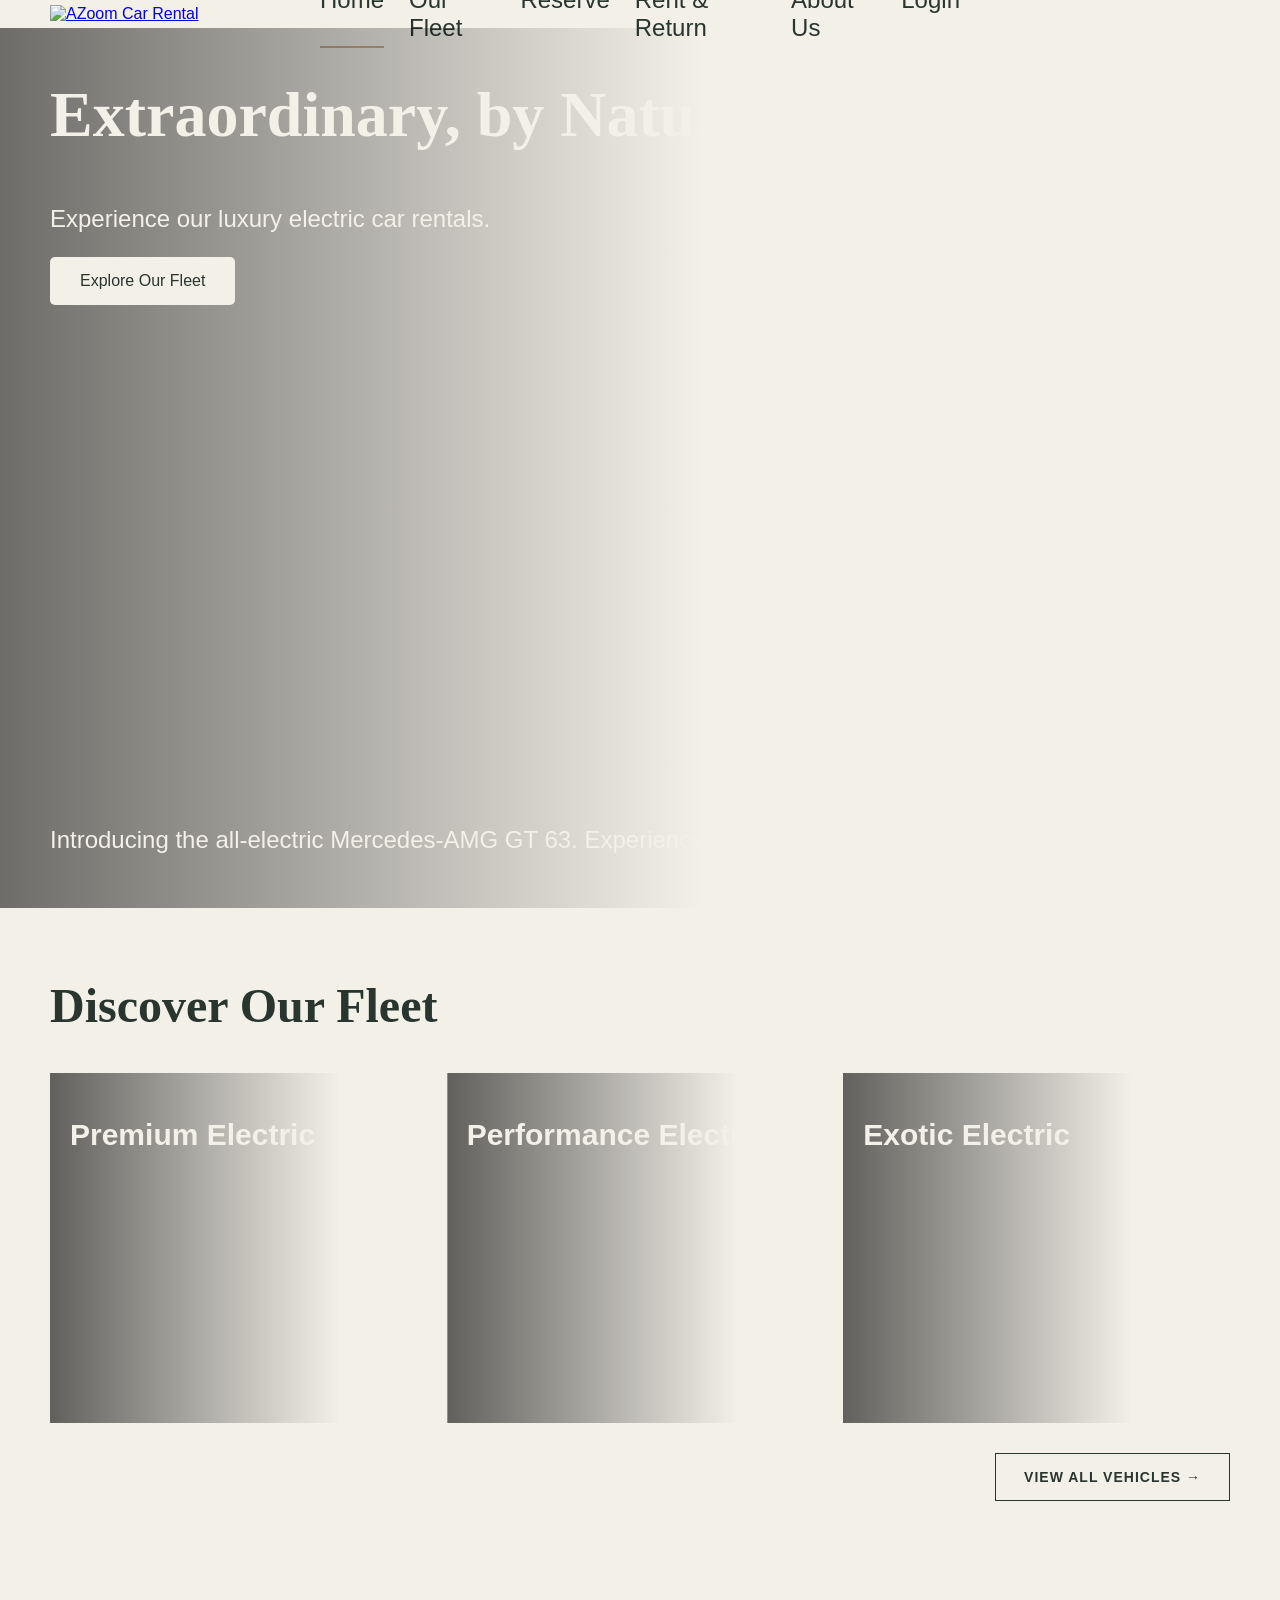
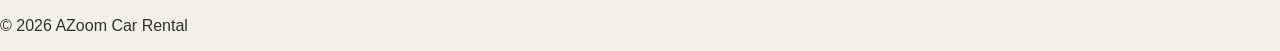
==== index.html @ 23547b0e "Add files via upload Full website" ====
<!DOCTYPE html>
<html lang="en">

<head>
    <meta charset="UTF-8">
    <meta name="viewport"
          content="width=device-width, initial-scale=1.0">

    <title>AZoom Car Rental</title>

    <link rel="stylesheet" href="style.css">
    <script src="jscript.js" defer></script>
</head>



<body>

    <header>
        <a href="index.html">
            <img src="images/azoom-logo.png" alt="AZoom Car Rental" class="logo">
        </a>

        <nav>
            <a href="index.html" class="active">Home</a>
            <a href="fleet.html">Our Fleet</a>
            <a href="reserve.html">Reserve</a>
            <a href="rent-return.html">Rent & Return</a>
            <a href="about.html">About Us</a>
            <a href="#" id="login-link">Login</a>
            <a href="#" id="logout-link">Logout</a>
            

        </nav>
    </header>

    <main>

        <section class="hero">
            <h1>Extraordinary, by Nature.</h1>
            <p>Experience our luxury electric car rentals.</p>
            <p class="hero-announcement">
            Introducing the all-electric Mercedes-AMG GT 63.
            Experience the newest arrival to our luxury rental collection.
            </p>
            

            <a href="fleet.html">Explore Our Fleet</a>
        </section>

        <section class="fleet">
            <h2>Discover Our Fleet</h2>
        

            <div class="fleet-cards">
                <article class="car-card premium-card">
                    <h3>Premium Electric</h3>
                </article>
                <article class="car-card performance-card">
                    <h3>Performance Electric</h3>
                </article>
                <article class="car-card exotic-card">
                    <h3>Exotic Electric</h3>
                </article>
            </div>
            <div class="fleet-bottom">

                <p>
                    
                </p>

                <a href="fleet.html" class="fleet-view-btn">
                    VIEW ALL VEHICLES &rarr;
                </a>

            </div>
        </section>

    </main>

    

    <footer>
        <p>&copy; 2026 AZoom Car Rental</p>
    </footer>

    <div id="login-modal">

    <div class="login-box">
        <button type="button" id="close-login">&times;</button>
        <h2>Welcome back zoomer! </h2>
        <p>Please sign in to your AZoom account.</p>

        <form id="login-form">
            <input type="email" placeholder="Email Address" required>
            <input type="password" placeholder="Password" required>

            <button type="submit">Login</button>
            
        </form>
    </div>

</div>
</body>


</html>
---- style.css ----
:root {
    --ivory: #F3F0E8;
    --forest: #28362F;
    --oak: #C9AD87;
    --sage: #687C6A;
    --white: #FFFFFF;
}

header {
    display: flex;
    justify-content: space-between;
    align-items: center;
    position: relative;
    padding: 5px 50px;
    background-color: var(--ivory);
}

header nav {
    position: absolute;
    left: 50%;
    transform: translateX(-50%);
}

.logo {
    width: 180px;
    height: 80px;
}

body {
    margin: 0;
    background-color: var(--ivory);
    color: var(--forest);
    font-family: Arial, sans-serif;
}

nav {
    display: flex;
    gap: 25px;
}

nav a {
    color: var(--forest);
    text-decoration: none;
    font-size: 24px;
    position: relative;
}

/* Underline animation */
nav a::after {
    content: "";
    position: absolute;
    bottom: -6px;
    left: 0;

    width: 0;
    height: 2px;

    background-color: var(--oak);
    transition: width 0.3s ease;
}


nav a:hover {
    color: var(--sage);
}

nav a:hover::after {
    width: 100%;
}

/* page underline */
nav a.active::after {
    width: 100%;
}



.hero h1 {
    font-size: 64px;
    font-family: Georgia, serif;
    margin-top: 0;
}

.hero {
    background-image:
    linear-gradient(to right, rgba(0, 0, 0, 0.55), transparent 55%),
    url("images/Emerald AMG at Sunset Fjord.png");
    min-height: 680px;
    background-size: cover;
    padding: 50px 50px 150px;
    background-position: 50% center;
    color: var(--ivory);
}

.hero a {
    display: inline-block;
    background-color: var(--ivory);
    color: var(--forest);
    text-decoration: none;
    padding: 15px 30px;
    border-radius: 5px;
}

.hero a:hover {
    background-color: var(--oak);
}

.hero p {
    font-size: 24px;
}

.fleet {
    padding: 30px 50px 70px;
}

.fleet h2 {
    font-size: 48px;
    font-family: Georgia, serif;
}

.fleet-cards {
    display: flex;
    gap: 10px;
}

.car-card img {
    width: 100%;
    height: 100%;
    object-fit: cover;
    object-position: center bottom;
}

.car-card {
    width: 33.33%;
    height: 350px;
    overflow: hidden;
    position: relative;
}

.premium-card {
    background-image:
        linear-gradient(to right, rgba(0, 0, 0, 0.6), transparent 75%),
        url("images/zeekr-001.png");
    background-size: cover;
    background-position: center;
}

.performance-card{
    background-image:
        linear-gradient(to right, rgba(0, 0, 0, 0.6), transparent 75%),
        url("Images/Audi e-tron GT at Sunset.png");
    background-size: cover;
    background-position: center;
}

.exotic-card {
    background-image:
        linear-gradient(to right, rgba(0, 0, 0, 0.6), transparent 75%),
        url("Images/pininfarina battista.png");
    background-size: cover;
    background-position: center;
}

.hero {
    position: relative;
}

.hero-announcement {
    position: absolute;
    bottom: 30px;
    left: 50px;
}


.car-card h3 {
    position: absolute;
    top: 15px;
    left: 20px;
    color: var(--ivory);
    font-size: 30px;
    z-index: 1;
}

/* Zeekr 001 */
#premium .vehicle-image {
    height: 420px;
}

#premium .vehicle-image img {
    width: 100%;
    height: 100%;
    object-fit: cover;
    object-position: center 65%;
}

/* Audi e-tron GT */
#performance .vehicle-image {
    height: 420px;
}

#performance .vehicle-image img {
    object-fit: cover;
    object-position: center bottom;
}

#login-modal {
    display: none;
    position: fixed;
    inset: 0;
    background-color: rgba(0, 0, 0, 0.6);
    z-index: 1000;

    justify-content: center;
    align-items: center;
}

.login-box {
    background-color: var(--ivory);
    color: var(--forest);

    padding: 45px;
    width: 400px;
    max-width: 90%;

    border-radius: 8px;
    position: relative;

    box-shadow: 0 20px 60px rgba(0, 0, 0, 0.3);
}

#logout-link {
    display: none;
}

#close-login {
    position: absolute;
    top: 15px;
    right: 20px;

    background: none;
    border: none;

    font-size: 28px;
    color: var(--forest);
    cursor: pointer;
}

#close-login:hover {
    color: var(--sage);
}

#login-form {
    display: flex;
    flex-direction: column;
    gap: 15px;
}

#login-form input {
    padding: 12px;
    font-size: 16px;

    color: var(--forest);
    background-color: var(--white);

    border: 1px solid var(--oak);
    border-radius: 4px;
}

#login-form input::placeholder {
    color: var(--sage);
}

#login-form button {
    padding: 12px;

    background-color: var(--forest);
    color: var(--white);

    border: none;
    border-radius: 4px;

    font-size: 16px;
    font-weight: bold;

    cursor: pointer;
    transition: background-color 0.3s ease;
}

#login-form button:hover {
    background-color: var(--sage);
}


.fleet-page {
    padding: 10px 50px;
}

.fleet-page h1 {
    font-family: Georgia, serif;
    font-size: 56px;
    margin-bottom: 10px;
}

.fleet-page > p {
    font-size: 20px;
    color: var(--sage);
}


.fleet-bottom {
    display: flex;
    justify-content: space-between;
    align-items: center;
    padding: 30px 0;
}

.fleet-bottom p {
    max-width: 500px;
    font-size: 16px;
    line-height: 1.6;
    color: var(--sage);
    margin: 0;
}

.fleet-view-btn {
    display: inline-block;
    padding: 15px 28px;
    border: 1px solid var(--forest);
    color: var(--forest);
    text-decoration: none;
    font-size: 14px;
    font-weight: bold;
    letter-spacing: 1px;
    white-space: nowrap;
    transition: 0.3s ease;
}

.fleet-view-btn:hover {
    background-color: var(--forest);
    color: var(--ivory);
}

.fleet-nav {
    display: flex;
    gap: 30px;
    margin-top: 40px;
    margin-bottom: 60px;
    border-bottom: 1px solid var(--oak);
    padding-bottom: 20px;
}

.fleet-nav a {
    font-size: 16px;
    color: var(--forest);
    text-decoration: none;

    padding: 14px 24px;
    border: 1px solid var(--oak);
    border-radius: 4px;

    transition: 0.2s;
}

.fleet-nav a:hover {
    background-color: var(--forest);
    color: var(--ivory);
    border-color: var(--forest);
}

.vehicle-card {
    display: flex;
    background-color: var(--white);
    border-radius: 8px;
    overflow: hidden;
    margin-top: 30px;
}

.vehicle-image {
    width: 50%;
    height: 500px;
    background-color: var(--white);
    flex-shrink: 0;
    display: flex;
    justify-content: center;
    align-items: center;
}

.vehicle-image img {
    width: 100%;
    height: auto;
    display: block;
}


.vehicle-info {
    width: 50%;
    padding: 40px;
    display: flex;
    flex-direction: column;
    justify-content: center;
    box-sizing: border-box;
    gap: 15px;
}

.vehicle-info h3 {
    font-family: Georgia, serif;
    font-size: 36px;
    color: var(--forest);
    margin: 0;
}

.vehicle-info p {
    font-size: 18px;
    color: var(--sage);
    margin: 0;
}

.vehicle-info a {
    display: inline-block;
    align-self: flex-start;
    background-color: var(--forest);
    color: var(--ivory);
    text-decoration: none;
    padding: 14px 28px;
    border-radius: 4px;
}

.vehicle-info a:hover {
    background-color: var(--sage);
}


.fleet-intro {
    background-color: var(--forest);
    color: var(--ivory);
    padding: 25px 50px;
    border-radius: 0;
    margin-bottom: 50px;

    margin-left: -50px;
    margin-right: -50px;
}

.fleet-intro > p {
    color: var(--oak);
}

.fleet-intro .fleet-nav {
    border-bottom: none;
    margin-bottom: 0;
    padding-bottom: 0;
}

.fleet-intro .fleet-nav a {
    color: var(--ivory);
    border-color: var(--oak);
}

.fleet-intro .fleet-nav a:hover {
    background-color: var(--oak);
    color: var(--forest);
}

.battista-image {
    height: 400px;
}

.fleet-category {
    display: none;
}

.fleet-category.active {
    display: block;
}

/* Reservation Page */

.reserve-page {
    padding: 60px 50px;
    max-width: 1100px;
    margin: 0 auto;
}

.reserve-page h1 {
    font-family: Georgia, serif;
    font-size: 56px;
    color: var(--forest);
    margin-bottom: 10px;
}

.reserve-page > p {
    font-size: 20px;
    color: var(--sage);
    margin-bottom: 40px;
}

/* Reservation Form */

#reservation-form {
    display: grid;
    grid-template-columns: 1fr 1fr;
    gap: 30px;
}

.form-group {
    display: flex;
    flex-direction: column;
    gap: 10px;
}

.form-group label {
    font-size: 16px;
    font-weight: bold;
    color: var(--forest);
}

.form-group input,
.form-group select {
    padding: 15px;
    font-size: 16px;
    border: 1px solid var(--oak);
    border-radius: 4px;
    background-color: var(--white);
    color: var(--forest);
}

/* Reservation Button */

.reserve-btn {
    grid-column: 1 / -1;
    background-color: var(--forest);
    color: var(--ivory);
    padding: 18px;
    border: none;
    border-radius: 4px;
    font-size: 16px;
    cursor: pointer;
    transition: 0.3s;
}

.reserve-btn:hover {
    background-color: var(--sage);
}

.vehicle-preview {
    display: none;
    grid-column: 1 / -1;
    text-align: center;
}

.vehicle-preview img {
    width: 100%;
    max-width: 600px;
    height: 300px;
    object-fit: cover;
    border-radius: 8px;
}

.success-message {
    position: fixed;
    top: 100px;
    right: 30px;
    background-color: var(--forest);
    color: var(--ivory);
    padding: 18px 28px;
    border-left: 4px solid var(--oak);
    border-radius: 6px;
    font-size: 16px;
    box-shadow: 0 5px 20px rgba(0, 0, 0, 0.2);
    z-index: 9999;
}


.payment-page {
    max-width: 1100px;
    margin: 0 auto;
    padding: 60px 50px;
}

.payment-page h1 {
    font-family: Georgia, serif;
    font-size: 50px;
    color: var(--forest);
    margin-bottom: 10px;
}

.payment-page > p {
    font-size: 20px;
    color: var(--sage);
    margin-bottom: 40px;
}

.payment-container {
    display: grid;
    grid-template-columns: 1fr 1fr;
    gap: 40px;
    align-items: start;
}

.booking-summary,
#payment-form {
    background-color: var(--white);
    padding: 30px;
    border: 1px solid var(--oak);
    border-radius: 8px;
}

.booking-summary h2,
#payment-form h2 {
    color: var(--forest);
    margin-bottom: 25px;
}

.booking-summary p {
    margin-bottom: 18px;
    color: var(--forest);
}

#payment-form {
    display: flex;
    flex-direction: column;
    gap: 20px;
}

#payment-form .reserve-btn {
    width: 100%;
}

.demo-payment-note {
    font-size: 13px;
    color: var(--sage);
}

@media (max-width: 768px) {
    .payment-container {
        grid-template-columns: 1fr;
    }

    .payment-page {
        padding: 40px 20px;
    }
}

/* Booking Confirmation Page */

.confirmation-page {
    display: flex;
    justify-content: center;
    align-items: center;
    min-height: 75vh;
    padding: 60px 20px;
}

.confirmation-box {
    background-color: var(--white);
    border: 1px solid var(--oak);
    border-radius: 10px;
    padding: 50px;
    max-width: 650px;
    width: 100%;
    text-align: center;
}

.confirmation-icon {
    background-color: var(--forest);
    color: var(--ivory);
    width: 70px;
    height: 70px;
    border-radius: 50%;
    display: flex;
    justify-content: center;
    align-items: center;
    font-size: 35px;
    margin: 0 auto 25px;
}

.confirmation-box h1 {
    font-family: Georgia, serif;
    font-size: 42px;
    color: var(--forest);
    margin-bottom: 20px;
}

.confirmation-box h2 {
    color: var(--forest);
    margin: 30px 0 20px;
}

.confirmation-box p {
    color: var(--sage);
    margin-bottom: 12px;
}

.confirmation-btn {
    display: inline-block;
    margin-top: 30px;
    padding: 15px 30px;
    background-color: var(--forest);
    color: var(--ivory);
    text-decoration: none;
    border-radius: 5px;
}

.confirmation-btn:hover {
    background-color: var(--sage);
}

/*rent &return */


/* Rent & Return Page */

.return-page {
    max-width: 1000px;
    margin: 0 auto;
    padding: 60px 50px;
}

.return-page h1 {
    font-family: Georgia, serif;
    font-size: 52px;
    color: var(--forest);
    margin-bottom: 10px;
}

.return-page > p {
    font-size: 20px;
    color: var(--sage);
    margin-bottom: 40px;
}

.return-container {
    background-color: var(--white);
    border: 1px solid var(--oak);
    border-radius: 8px;
    padding: 40px;
}

.return-container h2 {
    color: var(--forest);
    margin-bottom: 20px;
}

.return-container p {
    color: var(--sage);
    margin-bottom: 20px;
}

#find-booking-form {
    display: flex;
    flex-direction: column;
    gap: 20px;
}

#return-details {
    margin-top: 40px;
    border-top: 1px solid var(--oak);
    padding-top: 30px;
}

#return-form {
    display: flex;
    flex-direction: column;
    gap: 20px;
}

#return-form label {
    color: var(--forest);
    font-size: 16px;
}

#return-form input {
    margin-right: 10px;
    accent-color: var(--forest);
}

#booking-error {
    color: #b42318;
    margin-top: 15px;
}

#return-success {
    margin-top: 30px;
    padding: 25px;
    background-color: var(--ivory);
    border-left: 4px solid var(--sage);
}

@media (max-width: 768px) {
    .return-page {
        padding: 40px 20px;
    }

    .return-container {
        padding: 25px;
    }
}

/* Rental Price */

.rental-price {
    grid-column: 1 / -1;
    background-color: var(--white);
    border: 1px solid var(--oak);
    border-radius: 8px;
    padding: 25px;
}

.rental-price h2 {
    color: var(--forest);
    margin-bottom: 15px;
}

.rental-price p {
    color: var(--sage);
    margin-bottom: 10px;
}

.rental-price h3 {
    color: var(--forest);
    font-size: 24px;
    margin-top: 15px;
}

/* Payment Page Price Summary */

.payment-price {
    margin-top: 25px;
    padding-top: 20px;
    border-top: 1px solid var(--oak);
}

.payment-price h3 {
    color: var(--forest);
    margin-bottom: 15px;
}

.payment-price p {
    color: var(--sage);
    margin-bottom: 12px;
}

.payment-price h2 {
    color: var(--forest);
    font-size: 26px;
    margin-top: 20px;
}

/* Confirmation Page Rental Price */

.confirmation-price {
    margin-top: 25px;
    padding-top: 20px;
    border-top: 1px solid var(--oak);
}

.confirmation-price h2 {
    color: var(--forest);
    font-size: 22px;
    margin-bottom: 15px;
}

.confirmation-price h3 {
    color: var(--forest);
    font-size: 32px;
    font-weight: bold;
}


/* Return Success Notification */

.return-notification {
    position: fixed;
    top: 25px;
    right: 25px;
    background-color: var(--forest);
    color: var(--ivory);
    padding: 18px 25px;
    border-left: 5px solid var(--oak);
    border-radius: 10px;
    box-shadow: 0 8px 25px rgba(0, 0, 0, 0.2);
    font-size: 16px;
    font-weight: 500;
    z-index: 9999;
    animation: slideIn 0.4s ease;
}

@keyframes slideIn {
    from {
        opacity: 0;
        transform: translateX(50px);
    }

    to {
        opacity: 1;
        transform: translateX(0);
    }
}




.error-notification {
    position: fixed;
    top: 25px;
    right: 25px;

    background-color: #28362F;
    color: #F3F0E8;

    padding: 18px 25px;
    border-left: 5px solid #C76B60;
    border-radius: 10px;

    box-shadow: 0 8px 25px rgba(0, 0, 0, 0.2);

    font-size: 16px;
    font-weight: 500;

    z-index: 9999;
    animation: slideIn 0.4s ease;
}


/* =========================
   ABOUT US PAGE
========================= */

/* Hero Section */

.about-hero {
    min-height: 600px;
    background: linear-gradient(
        rgba(20, 30, 25, 0.65),
        rgba(20, 30, 25, 0.65)
    ), url("images/zeekr-001.png");

    background-size: cover;
    background-position: center 70%;
    display: flex;
    align-items: center;
    justify-content: center;
    text-align: center;
    padding: 60px 20px;
}

.about-hero-content {
    color: var(--ivory);
}

.about-hero-content p {
    color: var(--oak);
    letter-spacing: 4px;
    margin-bottom: 15px;
}

.about-hero-content h1 {
    font-size: clamp(36px, 5vw, 64px);
    letter-spacing: 3px;
    margin-bottom: 15px;
}

.about-hero-content h2 {
    font-size: 20px;
    font-weight: 400;
}

/* Who We Are */

.about-intro {
    max-width: 900px;
    margin: 0 auto;
    padding: 90px 25px;
    text-align: center;
}

.about-intro h2 {
    font-size: 36px;
    color: var(--forest);
    margin-bottom: 25px;
}

.about-intro p {
    font-size: 17px;
    line-height: 1.9;
    margin-bottom: 20px;
}

/* Mission Section */

.about-mission {
    background-color: var(--forest);
    color: var(--ivory);
    padding: 90px 25px;
}

.mission-content {
    max-width: 850px;
    margin: 0 auto;
    text-align: center;
}

.mission-content h2 {
    font-size: 36px;
    color: var(--oak);
    margin-bottom: 25px;
}

.mission-content p {
    font-size: 17px;
    line-height: 1.9;
    margin-bottom: 20px;
}

/* Why Choose Us */

.about-features {
    padding: 90px 30px;
    text-align: center;
}

.about-features h2 {
    font-size: 36px;
    color: var(--forest);
    margin-bottom: 45px;
}

.about-feature-grid {
    display: grid;
    grid-template-columns: repeat(3, 1fr);
    gap: 25px;
    max-width: 1200px;
    margin: 0 auto;
}

.about-feature-card {
    background: white;
    border: 1px solid var(--oak);
    padding: 35px 25px;
    border-radius: 12px;
    transition: transform 0.3s ease;
}

.about-feature-card:hover {
    transform: translateY(-6px);
}

.about-feature-card h3 {
    color: var(--forest);
    margin-bottom: 15px;
}

.about-feature-card p {
    line-height: 1.7;
}

/* Contact / CTA */

.about-contact {
    background-color: var(--ivory);
    padding: 90px 25px;
    text-align: center;
}

.about-contact h2 {
    color: var(--forest);
    font-size: 36px;
    margin-bottom: 20px;
}

.about-contact p {
    margin-bottom: 35px;
    font-size: 17px;
}

.about-reserve-btn {
    display: inline-block;
    background-color: var(--forest);
    color: var(--ivory);
    padding: 16px 35px;
    text-decoration: none;
    border-radius: 6px;
    font-weight: bold;
    transition: background-color 0.3s ease;
}

.about-reserve-btn:hover {
    background-color: var(--sage);
}

/* Responsive Layout */

@media (max-width: 768px) {
    .about-feature-grid {
        grid-template-columns: 1fr;
    }

    .about-intro,
    .about-mission,
    .about-features,
    .about-contact {
        padding: 60px 20px;
    }
}
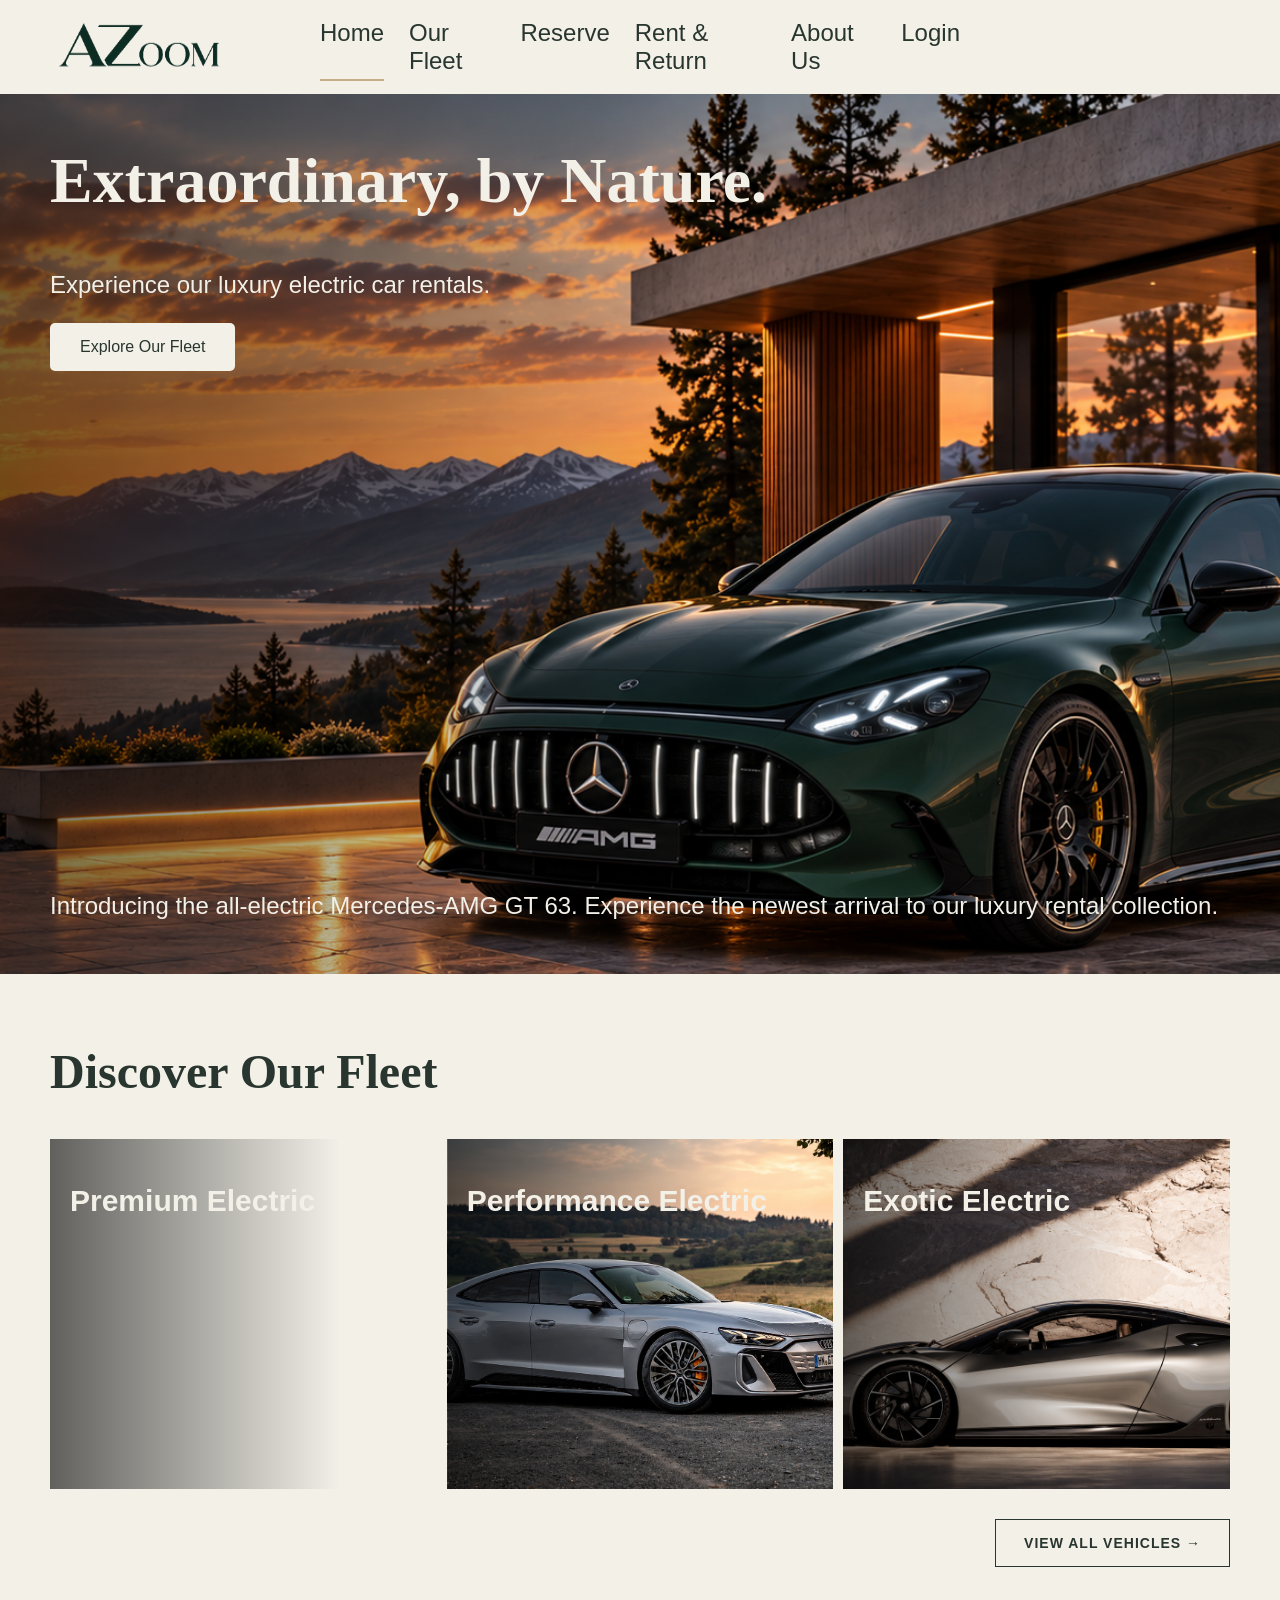
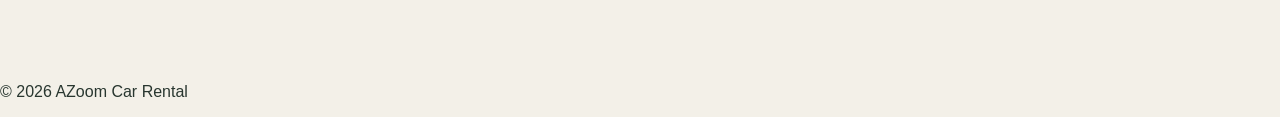
==== commit e26a8fc1: "Add files via upload" ====
--- a/index.html
+++ b/index.html
@@ -18,7 +18,7 @@
 
     <header>
         <a href="index.html">
-            <img src="images/azoom-logo.png" alt="AZoom Car Rental" class="logo">
+            <img src="Images/azoom-logo.png" alt="AZoom Car Rental" class="logo">
         </a>
 
         <nav>
--- a/style.css
+++ b/style.css
@@ -84,7 +84,7 @@
 .hero {
     background-image:
     linear-gradient(to right, rgba(0, 0, 0, 0.55), transparent 55%),
-    url("images/Emerald AMG at Sunset Fjord.png");
+    url("Images/Emerald AMG at Sunset Fjord.png");
     min-height: 680px;
     background-size: cover;
     padding: 50px 50px 150px;
